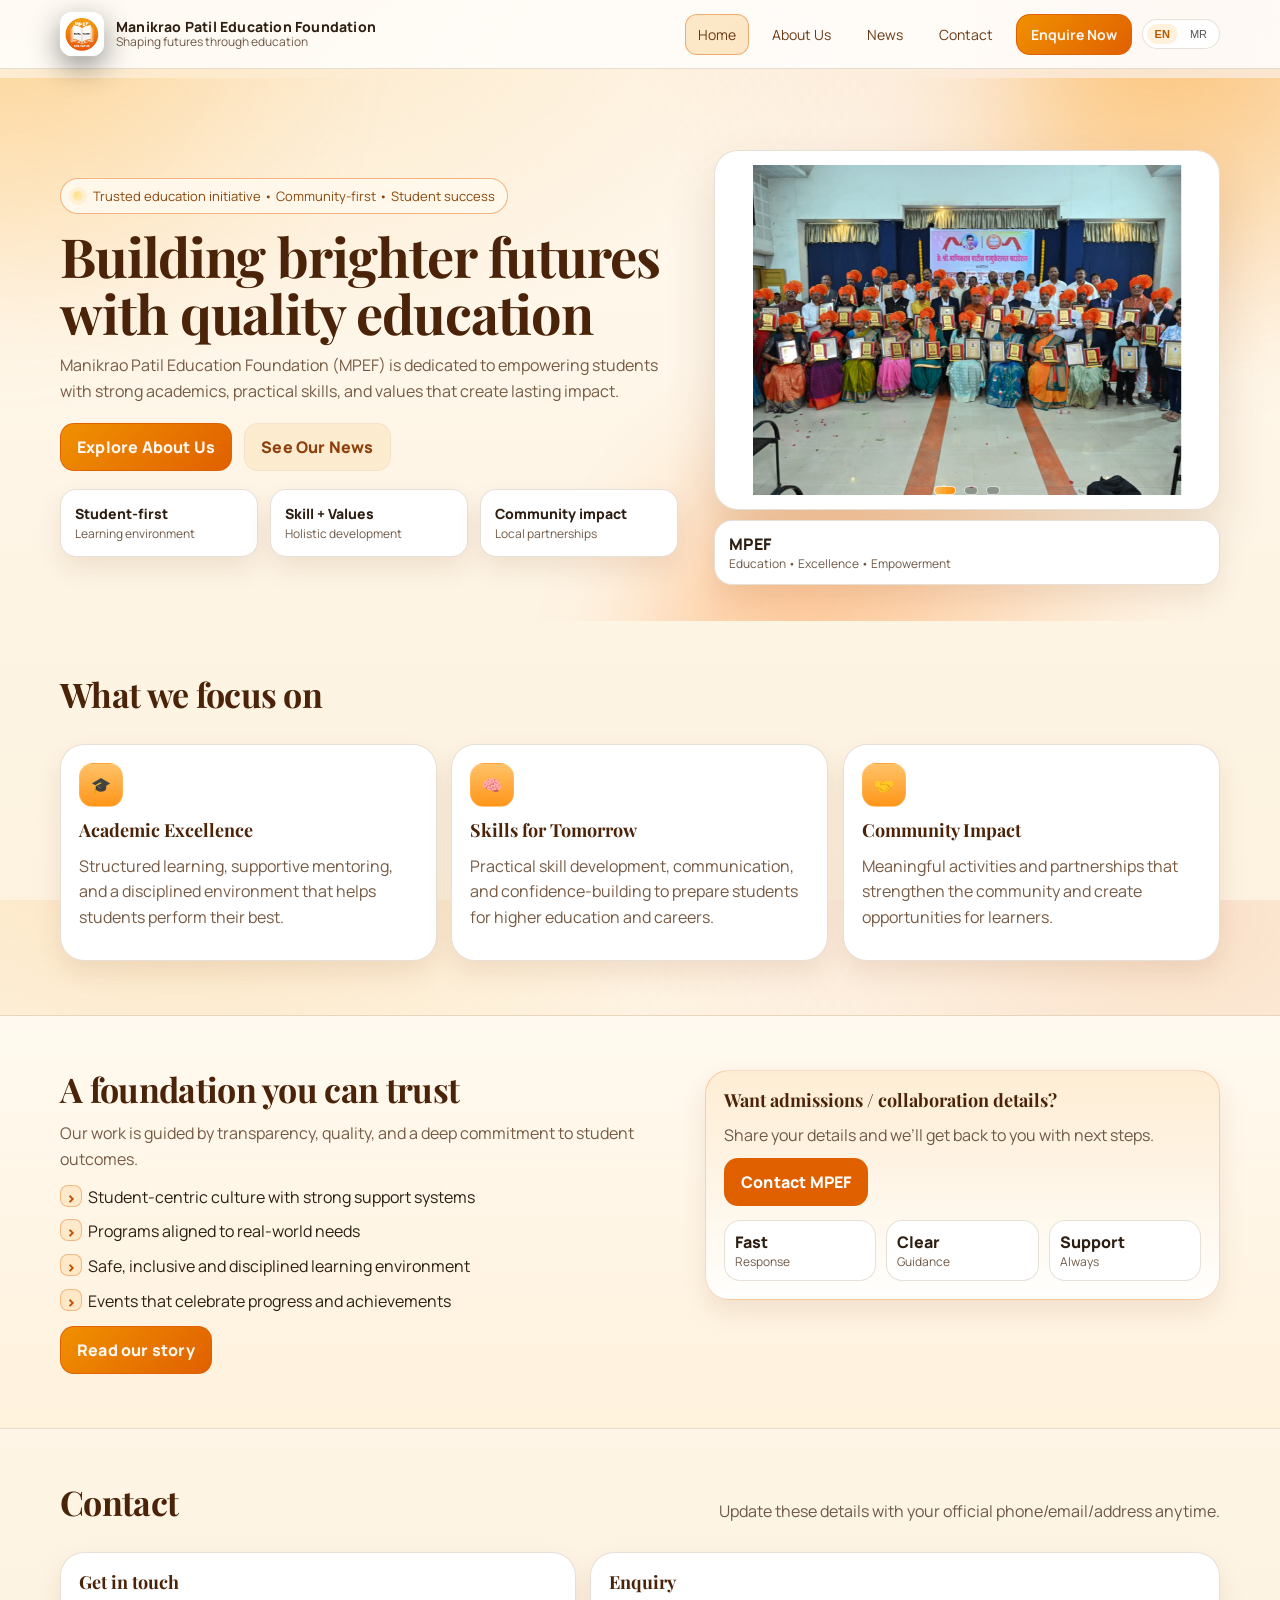
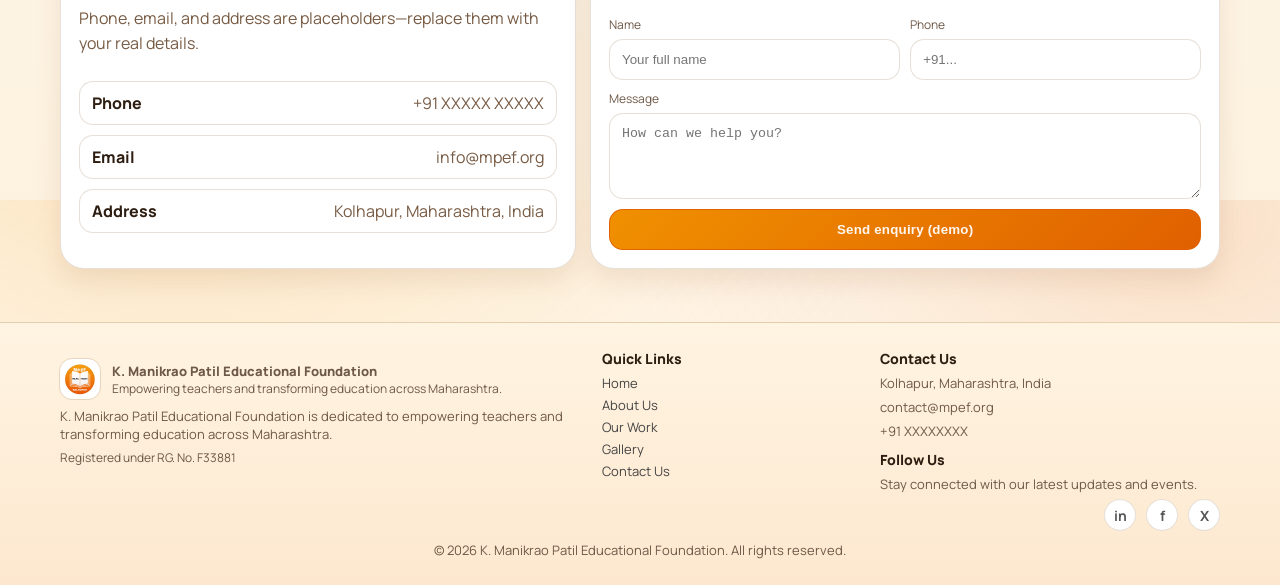
==== index.html @ 835666ed "Initial website version Co-authored-by: Cursor <cursoragent@cursor.com>" ====
﻿<!doctype html>
<html lang="en">
  <head>
    <meta charset="UTF-8" />
    <meta name="viewport" content="width=device-width, initial-scale=1.0" />
    <meta
      name="description"
      content="Manikrao Patil Education Foundation (MPEF) — empowering learners through quality education, skill development, and community impact."
    />
    <title>Manikrao Patil Education Foundation (MPEF)</title>
    <link rel="preconnect" href="https://fonts.googleapis.com" />
    <link rel="preconnect" href="https://fonts.gstatic.com" crossorigin />
    <link
      href="https://fonts.googleapis.com/css2?family=Manrope:wght@400;500;600;700;800&family=Playfair+Display:wght@600;700;800&display=swap"
      rel="stylesheet"
    />
    <link rel="icon" href="images/logo.jpeg" />
    <link rel="stylesheet" href="assets/styles.css" />
  </head>
  <body>
    <a class="skip-link" href="#main" data-i18n data-en="Skip to content" data-mr="मुख्य मजकुराकडे जा"
      >Skip to content</a
    >

    <header class="site-header">
      <div class="container header-inner">
        <a class="brand" href="index.html" aria-label="MPEF Home">
          <img class="brand-logo" src="images/logo.jpeg" alt="MPEF Logo" />
          <div class="brand-text">
            <div
              class="brand-title"
              data-i18n
              data-en="Manikrao Patil Education Foundation"
              data-mr="à¤®à¤¾à¤£à¤¿à¤•à¤°à¤¾à¤µ à¤ªà¤¾à¤Ÿà¥€à¤² à¤à¤œà¥à¤¯à¥à¤•à¥‡à¤¶à¤¨ à¤«à¤¾à¤‰à¤‚à¤¡à¥‡à¤¶à¤¨"
            >
              Manikrao Patil Education Foundation
            </div>
            <div
              class="brand-subtitle"
              data-i18n
              data-en="Shaping futures through education"
              data-mr="à¤¶à¤¿à¤•à¥à¤·à¤£à¤¾à¤¤à¥‚à¤¨ à¤­à¤µà¤¿à¤·à¥à¤¯ à¤˜à¤¡à¤µà¤¤à¥‹"
            >
              Shaping futures through education
            </div>
          </div>
        </a>

        <button
          class="nav-toggle"
          type="button"
          data-nav-toggle
          data-i18n-aria-label
          data-en-aria-label="Open menu"
          data-mr-aria-label="à¤®à¥‡à¤¨à¥‚ à¤‰à¤˜à¤¡à¤¾"
          aria-label="Open menu"
        >
          <span></span><span></span><span></span>
        </button>

        <nav class="site-nav" data-nav>
          <a
            class="nav-link is-active"
            href="index.html"
            data-i18n
            data-en="Home"
            data-mr="मुख्यपृष्ठ"
            >Home</a
          >
          <a
            class="nav-link"
            href="about.html"
            data-i18n
            data-en="About Us"
            data-mr="आमच्याबद्दल"
            >About Us</a
          >
          <a
            class="nav-link"
            href="news.html"
            data-i18n
            data-en="News"
            data-mr="बातम्या"
            >News</a
          >
          <a
            class="nav-link"
            href="#contact"
            data-i18n
            data-en="Contact"
            data-mr="संपर्क"
            >Contact</a
          >
          <a
            class="nav-cta"
            href="#contact"
            data-i18n
            data-en="Enquire Now"
            data-mr="तुरंत चौकशी करा"
            >Enquire Now</a
          >
          <div class="lang-toggle" data-lang-toggle>
            <button type="button" data-lang-btn="en" class="is-active">EN</button>
            <button type="button" data-lang-btn="mr">MR</button>
          </div>
        </nav>
      </div>
    </header>

    <main id="main">
      <section class="hero">
        <div class="hero-bg">
          <div class="hero-orb orb-1"></div>
          <div class="hero-orb orb-2"></div>
          <div class="hero-orb orb-3"></div>
        </div>

        <div class="container hero-inner">
          <div class="hero-copy">
            <p class="pill">
              <span class="dot"></span>
              <span
                data-i18n
                data-en="Trusted education initiative • Community-first • Student success"
                data-mr="विश्वसनीय शैक्षणिक उपक्रम • समुदाय केंद्रित • विद्यार्थी यश"
              >
                Trusted education initiative • Community-first • Student success
              </span>
            </p>
            <h1 data-i18n data-en="Building brighter futures with quality education" data-mr="गुणवत्तापूर्ण शिक्षणातून उज्ज्वल भविष्य घडवणे">
              Building brighter futures with
              <span class="text-gradient">quality education</span>
            </h1>
            <p
              class="lead"
              data-i18n
              data-en="Manikrao Patil Education Foundation (MPEF) is dedicated to empowering students with strong academics, practical skills, and values that create lasting impact."
              data-mr="माणिकराव पाटील एज्युकेशन फाउंडेशन (MPEF) हे विद्यार्थ्यांना भक्कम शैक्षणिक पायाभूत सुविधा, प्रत्यक्ष कौशल्ये आणि मूल्याधिष्ठित संस्कार देऊन सक्षम बनवण्यास कटिबद्ध आहे."
            >
              Manikrao Patil Education Foundation (MPEF) is dedicated to empowering students with
              strong academics, practical skills, and values that create lasting impact.
            </p>

            <div class="hero-actions">
              <a class="btn btn-primary" href="about.html">Explore About Us</a>
              <a class="btn btn-ghost" href="news.html">See Our News</a>
            </div>

            <div class="hero-stats" aria-label="Highlights">
              <div class="stat">
                <div
                  class="stat-value"
                  data-i18n
                  data-en="Student-first"
                  data-mr="विद्यार्थी-केंद्रित"
                >
                  Student-first
                </div>
                <div
                  class="stat-label"
                  data-i18n
                  data-en="Learning environment"
                  data-mr="शिक्षणाचे वातावरण"
                >
                  Learning environment
                </div>
              </div>
              <div class="stat">
                <div
                  class="stat-value"
                  data-i18n
                  data-en="Skill + Values"
                  data-mr="कौशल्ये + संस्कार"
                >
                  Skill + Values
                </div>
                <div
                  class="stat-label"
                  data-i18n
                  data-en="Holistic development"
                  data-mr="सर्वांगीण विकास"
                >
                  Holistic development
                </div>
              </div>
              <div class="stat">
                <div
                  class="stat-value"
                  data-i18n
                  data-en="Community impact"
                  data-mr="समाजाभिमुख कार्य"
                >
                  Community impact
                </div>
                <div
                  class="stat-label"
                  data-i18n
                  data-en="Local partnerships"
                  data-mr="स्थानिक सहकार्य"
                >
                  Local partnerships
                </div>
              </div>
            </div>
          </div>

          <div class="hero-media" aria-label="Foundation images">
            <div class="hero-slider" data-hero-slider>
              <figure class="hero-slide is-active" data-hero-slide>
                <img src="images/1.jpeg" alt="Campus and students" loading="lazy" />
              </figure>
              <figure class="hero-slide" data-hero-slide>
                <img src="images/2.jpeg" alt="Learning and activities" loading="lazy" />
              </figure>
              <figure class="hero-slide" data-hero-slide>
                <img src="images/3.jpeg" alt="Events and community" loading="lazy" />
              </figure>

              <div class="hero-dots" data-hero-dots aria-label="Slide navigation"></div>
            </div>

            <div class="media-badge">
              <div class="media-badge-title">MPEF</div>
              <div
                class="media-badge-subtitle"
                data-i18n
                data-en="Education • Excellence • Empowerment"
                data-mr="शिक्षण • उत्कृष्टता • सबलीकरण"
              >
                Education • Excellence • Empowerment
              </div>
            </div>
          </div>
        </div>
      </section>

      <section class="section">
        <div class="container">
          <div class="section-head">
            <h2 data-i18n data-en="What we focus on" data-mr="आमचे मुख्य केंद्रबिंदू">What we focus on</h2>
            
          </div>

          <div class="grid-3">
            <article class="card">
              <div class="card-icon">🎓</div>
              <h3 data-i18n data-en="Academic Excellence" data-mr="उच्च दर्जाचे शिक्षण">
                Academic Excellence
              </h3>
              <p
                data-i18n
                data-en="Structured learning, supportive mentoring, and a disciplined environment that helps students perform their best."
                data-mr="संरचित अध्यापन, मार्गदर्शकांचे सतत मार्गदर्शन आणि शिस्तबद्ध वातावरण, जे विद्यार्थ्यांना त्यांचा सर्वोत्तम परफॉर्मन्स देण्यास मदत करते."
              >
                Structured learning, supportive mentoring, and a disciplined environment that helps
                students perform their best.
              </p>
            </article>
            <article class="card">
              <div class="card-icon">🧠</div>
              <h3 data-i18n data-en="Skills for Tomorrow" data-mr="उद्याच्या करिअरसाठी कौशल्ये">
                Skills for Tomorrow
              </h3>
              <p
                data-i18n
                data-en="Practical skill development, communication, and confidence-building to prepare students for higher education and careers."
                data-mr="प्रत्यक्ष कौशल्यविकास, संवादकौशल्ये आणि आत्मविश्वास वाढवणारे उपक्रम, जे उच्च शिक्षण व करिअरसाठी तयारी करतात."
              >
                Practical skill development, communication, and confidence-building to prepare
                students for higher education and careers.
              </p>
            </article>
            <article class="card">
              <div class="card-icon">🤝</div>
              <h3 data-i18n data-en="Community Impact" data-mr="समाजातील प्रभावी कार्य">
                Community Impact
              </h3>
              <p
                data-i18n
                data-en="Meaningful activities and partnerships that strengthen the community and create opportunities for learners."
                data-mr="अर्थपूर्ण उपक्रम आणि विविध संस्थांशी भागीदारी, ज्यामुळे समाजघटक मजबूत होतो आणि विद्यार्थ्यांसाठी संधी निर्माण होतात."
              >
                Meaningful activities and partnerships that strengthen the community and create
                opportunities for learners.
              </p>
            </article>
          </div>
        </div>
      </section>

      <section class="section section-alt">
        <div class="container">
          <div class="split">
            <div>
              <h2>A foundation you can trust</h2>
              <p class="lead">
                Our work is guided by transparency, quality, and a deep commitment to student
                outcomes.
              </p>
              <ul class="checklist">
                <li>Student-centric culture with strong support systems</li>
                <li>Programs aligned to real-world needs</li>
                <li>Safe, inclusive and disciplined learning environment</li>
                <li>Events that celebrate progress and achievements</li>
              </ul>
              <div class="spacer-12"></div>
              <a class="btn btn-primary" href="about.html">Read our story</a>
            </div>

            <aside class="callout">
              <h3>Want admissions / collaboration details?</h3>
              <p class="muted">
                Share your details and we’ll get back to you with next steps.
              </p>
              <a class="btn btn-dark" href="#contact">Contact MPEF</a>
              <div class="callout-mini">
                <div class="mini-kpi">
                  <div class="mini-kpi-value">Fast</div>
                  <div class="mini-kpi-label">Response</div>
                </div>
                <div class="mini-kpi">
                  <div class="mini-kpi-value">Clear</div>
                  <div class="mini-kpi-label">Guidance</div>
                </div>
                <div class="mini-kpi">
                  <div class="mini-kpi-value">Support</div>
                  <div class="mini-kpi-label">Always</div>
                </div>
              </div>
            </aside>
          </div>
        </div>
      </section>

      <section id="contact" class="section">
        <div class="container">
          <div class="section-head">
            <h2>Contact</h2>
            <p class="muted">
              Update these details with your official phone/email/address anytime.
            </p>
          </div>

          <div class="contact-grid">
            <div class="card">
              <h3>Get in touch</h3>
              <p class="muted">
                Phone, email, and address are placeholders—replace them with your real details.
              </p>
              <div class="contact-lines">
                <div class="contact-line">
                  <span class="contact-key">Phone</span>
                  <span class="contact-val">+91 XXXXX XXXXX</span>
                </div>
                <div class="contact-line">
                  <span class="contact-key">Email</span>
                  <span class="contact-val">info@mpef.org</span>
                </div>
                <div class="contact-line">
                  <span class="contact-key">Address</span>
                  <span class="contact-val">Kolhapur, Maharashtra, India</span>
                </div>
              </div>
            </div>

            <form class="card form" onsubmit="return false" aria-label="Enquiry form">
              <h3>Enquiry</h3>
              <div class="form-row">
                <label>
                  <span>Name</span>
                  <input type="text" name="name" placeholder="Your full name" required />
                </label>
                <label>
                  <span>Phone</span>
                  <input type="tel" name="phone" placeholder="+91..." required />
                </label>
              </div>
              <label>
                <span>Message</span>
                <textarea name="message" rows="4" placeholder="How can we help you?" required></textarea>
              </label>
              <button class="btn btn-primary" type="submit" data-toast>
                Send enquiry (demo)
              </button>
              
            </form>
          </div>
        </div>
      </section>
    </main>

    <footer class="site-footer">
      <div class="container footer-inner">
        <div class="footer-mission">
          
          <div class="footer-brand" style="margin-top: 10px">
            <img class="footer-logo" src="images/logo.jpeg" alt="MPEF Logo" />
            <div>
              <div class="footer-title">K. Manikrao Patil Educational Foundation</div>
              <div class="footer-subtitle">
                Empowering teachers and transforming education across Maharashtra.
              </div>
            </div>
          </div>
          <p class="footer-text" style="margin-top: 8px">
            K. Manikrao Patil Educational Foundation is dedicated to empowering teachers and
            transforming education across Maharashtra.
          </p>
          <p class="footer-reg">Registered under RG. No. F33881</p>
        </div>

        <div class="footer-links">
          <h4 class="footer-heading">Quick Links</h4>
          <ul class="footer-list">
            <li><a href="index.html">Home</a></li>
            <li><a href="about.html">About Us</a></li>
            <li><a href="about.html#main">Our Work</a></li>
            <li><a href="about.html#main">Gallery</a></li>
            <li><a href="#contact">Contact Us</a></li>
          </ul>
        </div>

        <div class="footer-contact">
          <h4 class="footer-heading">Contact Us</h4>
          <p class="footer-text">Kolhapur, Maharashtra, India</p>
          <p class="footer-text">contact@mpef.org</p>
          <p class="footer-text">+91 XXXXXXXX</p>
          <h4 class="footer-heading" style="margin-top: 10px">Follow Us</h4>
          <p class="footer-text">Stay connected with our latest updates and events.</p>
          <div class="footer-social">
            <a href="#" aria-label="LinkedIn">in</a>
            <a href="#" aria-label="Facebook">f</a>
            <a href="#" aria-label="Twitter / X">X</a>
          </div>
        </div>
      </div>
      <div class="container footer-bottom">
        © 2026 K. Manikrao Patil Educational Foundation. All rights reserved.
      </div>
    </footer>

    <script src="assets/main.js"></script>
  </body>
</html>
---- assets/styles.css ----
:root {
  --bg: #fff7ec;
  --bg2: #ffffff;
  --card: #ffffff;
  --card2: #fff3e0;
  --text: #222222;
  --muted: #6b6b6b;
  --faint: rgba(0, 0, 0, 0.04);
  --stroke: rgba(0, 0, 0, 0.08);
  --shadow: 0 18px 40px rgba(15, 23, 42, 0.12);
  --shadow2: 0 12px 26px rgba(15, 23, 42, 0.1);
  --radius: 18px;
  --radius2: 24px;
  --accent: #ff9800;
  --accent2: #ffb74d;
  --accent3: #ffe0b2;
  --warn: #ffe082;
  --max: 1160px;
}

* {
  box-sizing: border-box;
}

html,
body {
  height: 100%;
}

body {
  margin: 0;
  font-family: ui-sans-serif, system-ui, -apple-system, Segoe UI, Roboto, Helvetica, Arial,
    "Apple Color Emoji", "Segoe UI Emoji";
  color: var(--text);
  background: radial-gradient(1200px 700px at 20% 0%, rgba(255, 183, 77, 0.28), transparent 60%),
    radial-gradient(900px 600px at 80% 5%, rgba(255, 224, 178, 0.6), transparent 60%),
    linear-gradient(180deg, var(--bg), var(--bg2));
  overflow-x: hidden;
}

img {
  max-width: 100%;
  display: block;
}

a {
  color: inherit;
  text-decoration: none;
}

.container {
  width: min(var(--max), calc(100% - 40px));
  margin-inline: auto;
}

.skip-link {
  position: absolute;
  left: -999px;
  top: 12px;
  background: #fff;
  color: #111;
  padding: 10px 12px;
  border-radius: 10px;
  z-index: 9999;
}
.skip-link:focus {
  left: 12px;
}

.muted {
  color: var(--muted);
}
.tiny {
  font-size: 12px;
  line-height: 1.4;
}

.spacer-12 {
  height: 12px;
}
.spacer-16 {
  height: 16px;
}

/* Header */
.site-header {
  position: sticky;
  top: 0;
  z-index: 50;
  background: #ffffff;
  backdrop-filter: blur(10px);
  border-bottom: 1px solid var(--stroke);
}

.header-inner {
  display: flex;
  align-items: center;
  justify-content: space-between;
  padding: 12px 0;
  gap: 14px;
}

.brand {
  display: flex;
  align-items: center;
  gap: 12px;
  min-width: 240px;
}

.brand-logo {
  width: 44px;
  height: 44px;
  border-radius: 12px;
  object-fit: cover;
  box-shadow: 0 10px 30px rgba(0, 0, 0, 0.45);
  outline: 1px solid rgba(255, 255, 255, 0.12);
}

.brand-title {
  font-weight: 760;
  letter-spacing: 0.2px;
  font-size: 14px;
  line-height: 1.15;
}

.brand-subtitle {
  color: var(--muted);
  font-size: 12px;
  line-height: 1.2;
}

.site-nav {
  display: flex;
  align-items: center;
  gap: 10px;
}

.nav-link {
  font-size: 14px;
  padding: 10px 12px;
  border-radius: 12px;
  color: #444444;
  border: 1px solid transparent;
}
.nav-link:hover {
  background: rgba(255, 152, 0, 0.08);
  border-color: rgba(255, 152, 0, 0.16);
}
.nav-link.is-active {
  background: rgba(255, 152, 0, 0.13);
  border-color: rgba(255, 152, 0, 0.45);
}

.nav-cta {
  padding: 10px 14px;
  border-radius: 14px;
  font-size: 14px;
  font-weight: 700;
  border: 1px solid rgba(255, 167, 38, 0.75);
  background: linear-gradient(180deg, rgba(255, 183, 77, 0.9), rgba(255, 138, 0, 0.96));
  color: #301400;
}
.nav-cta:hover {
  border-color: rgba(255, 255, 255, 0.92);
}

.lang-toggle {
  display: inline-flex;
  align-items: center;
  gap: 4px;
  padding: 4px;
  border-radius: 999px;
  border: 1px solid var(--stroke);
  background: #ffffff;
}
.lang-toggle button {
  border: none;
  background: transparent;
  padding: 4px 8px;
  border-radius: 999px;
  font-size: 11px;
  cursor: pointer;
  color: #555555;
}
.lang-toggle button.is-active {
  background: rgba(255, 183, 77, 0.2);
  color: #b25b00;
  font-weight: 700;
}

.nav-toggle {
  display: none;
  width: 44px;
  height: 44px;
  border-radius: 14px;
  border: 1px solid var(--stroke);
  background: #ffffff;
  cursor: pointer;
  position: relative;
}
.nav-toggle span {
  position: absolute;
  left: 12px;
  right: 12px;
  height: 2px;
  background: #555555;
  border-radius: 2px;
}
.nav-toggle span:nth-child(1) {
  top: 14px;
}
.nav-toggle span:nth-child(2) {
  top: 21px;
}
.nav-toggle span:nth-child(3) {
  top: 28px;
}

/* Hero */
.hero {
  position: relative;
  padding: 64px 0 28px;
}

.hero-bg {
  position: absolute;
  inset: 0;
  pointer-events: none;
  overflow: hidden;
}

.hero-orb {
  position: absolute;
  width: 520px;
  height: 520px;
  border-radius: 999px;
  filter: blur(60px);
  opacity: 0.55;
}
.orb-1 {
  left: -160px;
  top: -220px;
  background: radial-gradient(circle at 30% 30%, rgba(255, 183, 77, 0.95), transparent 65%);
}
.orb-2 {
  right: -240px;
  top: -200px;
  background: radial-gradient(circle at 30% 30%, rgba(255, 152, 0, 0.9), transparent 65%);
}
.orb-3 {
  right: 120px;
  bottom: -320px;
  background: radial-gradient(circle at 30% 30%, rgba(255, 111, 0, 0.8), transparent 70%);
}

.hero-inner {
  display: grid;
  grid-template-columns: 1.1fr 0.9fr;
  gap: 36px;
  align-items: center;
}

h1,
h2,
h3 {
  margin: 0 0 12px;
}
h1 {
  font-size: clamp(34px, 5vw, 54px);
  line-height: 1.05;
  letter-spacing: -0.02em;
}
h2 {
  font-size: clamp(24px, 3vw, 34px);
  line-height: 1.15;
  letter-spacing: -0.02em;
}
h3 {
  font-size: 18px;
  line-height: 1.25;
}

p {
  margin: 0 0 12px;
}

.lead {
  font-size: 16px;
  line-height: 1.6;
  color: #555555;
}

.pill {
  display: inline-flex;
  align-items: center;
  gap: 10px;
  padding: 8px 12px;
  border-radius: 999px;
  border: 1px solid rgba(255, 183, 77, 0.45);
  background: rgba(255, 243, 224, 0.9);
  font-size: 13px;
  color: #5a3a12;
  margin-bottom: 14px;
}
.pill .dot {
  width: 10px;
  height: 10px;
  border-radius: 50%;
  background: radial-gradient(circle at 30% 30%, var(--warn), rgba(255, 204, 102, 0.2));
  box-shadow: 0 0 0 4px rgba(255, 204, 102, 0.16);
}

.text-gradient {
  background: linear-gradient(90deg, var(--accent), var(--accent2), var(--accent3));
  -webkit-background-clip: text;
  background-clip: text;
  color: transparent;
}

.hero-actions {
  display: flex;
  gap: 12px;
  flex-wrap: wrap;
  margin: 18px 0 18px;
}

.btn {
  display: inline-flex;
  align-items: center;
  justify-content: center;
  gap: 10px;
  padding: 12px 16px;
  border-radius: 14px;
  font-weight: 800;
  letter-spacing: 0.2px;
  border: 1px solid rgba(0, 0, 0, 0.04);
  cursor: pointer;
  transition: transform 120ms ease, background 160ms ease, border-color 160ms ease;
  user-select: none;
}
.btn:hover {
  transform: translateY(-1px);
}
.btn:active {
  transform: translateY(0px);
}

.btn-primary {
  border-color: rgba(255, 167, 38, 0.9);
  background: linear-gradient(180deg, rgba(255, 183, 77, 0.98), rgba(255, 138, 0, 0.96));
  color: #301400;
}
.btn-primary:hover {
  border-color: rgba(255, 255, 255, 0.9);
}
.btn-ghost {
  background: rgba(255, 152, 0, 0.08);
}
.btn-dark {
  background: #ff9800;
  color: #301400;
}

.hero-stats {
  display: grid;
  grid-template-columns: repeat(3, minmax(0, 1fr));
  gap: 12px;
}
.stat {
  padding: 14px 14px;
  border-radius: 16px;
  background: var(--card);
  border: 1px solid var(--stroke);
  box-shadow: var(--shadow2);
}
.stat-value {
  font-weight: 860;
  font-size: 14px;
}
.stat-label {
  color: var(--muted);
  font-size: 12px;
  margin-top: 2px;
}

.hero-media {
  position: relative;
}

.hero-slider {
  position: relative;
  border-radius: var(--radius2);
  overflow: hidden;
  background: #ffffff;
  border: 1px solid var(--stroke);
  box-shadow: var(--shadow);
  height: 360px;
}
.hero-slide {
  position: absolute;
  inset: 0;
  opacity: 0;
  transition: opacity 450ms ease;
}
.hero-slide img {
  width: 100%;
  height: 100%;
  object-fit: cover;
}
.hero-slide.is-active {
  opacity: 1;
}
.hero-dots {
  position: absolute;
  left: 50%;
  bottom: 14px;
  transform: translateX(-50%);
  display: flex;
  gap: 8px;
}
.hero-dot {
  width: 9px;
  height: 9px;
  border-radius: 999px;
  border: 1px solid rgba(255, 255, 255, 0.8);
  background: rgba(0, 0, 0, 0.35);
  cursor: pointer;
  transition: background 180ms ease, width 180ms ease, opacity 180ms ease;
  opacity: 0.7;
}
.hero-dot.is-active {
  width: 22px;
  background: linear-gradient(90deg, rgba(255, 183, 77, 0.96), rgba(255, 138, 0, 0.96));
  opacity: 1;
}

.media-badge {
  position: relative;
  margin-top: 10px;
  padding: 12px 14px;
  border-radius: 18px;
  background: #ffffff;
  border: 1px solid var(--stroke);
  box-shadow: var(--shadow2);
}
.media-badge-title {
  font-weight: 900;
  letter-spacing: 0.4px;
}
.media-badge-subtitle {
  font-size: 12px;
  color: var(--muted);
}

/* Sections */
.section {
  padding: 54px 0;
}
#contact {
  /* So anchored scrolling (e.g. Contact link) leaves space for the fixed header */
  scroll-margin-top: 130px;
}
.section-alt {
  background: #fffaf2;
  border-top: 1px solid var(--stroke);
  border-bottom: 1px solid var(--stroke);
}

.section-head {
  display: flex;
  justify-content: space-between;
  align-items: flex-end;
  gap: 14px;
  margin-bottom: 18px;
}
.section-head p {
  max-width: 62ch;
}

.grid-3 {
  display: grid;
  grid-template-columns: repeat(3, minmax(0, 1fr));
  gap: 14px;
}

.card {
  background: var(--card);
  border: 1px solid var(--stroke);
  border-radius: var(--radius2);
  padding: 18px;
  box-shadow: var(--shadow2);
}
.card p {
  color: #555555;
  line-height: 1.6;
}
.card-icon {
  width: 44px;
  height: 44px;
  border-radius: 14px;
  display: grid;
  place-items: center;
  background: linear-gradient(180deg, rgba(255, 183, 77, 0.85), rgba(255, 138, 0, 0.9));
  border: 1px solid rgba(255, 255, 255, 0.12);
  margin-bottom: 12px;
}

.split {
  display: grid;
  grid-template-columns: 1.1fr 0.9fr;
  gap: 16px;
  align-items: start;
}

.checklist {
  list-style: none;
  padding: 0;
  margin: 0;
  display: grid;
  gap: 10px;
}
.checklist li {
  position: relative;
  padding-left: 28px;
  color: var(--text);
  line-height: 1.55;
}
.checklist li::before {
  content: "✓";
  position: absolute;
  left: 0;
  top: 0;
  width: 20px;
  height: 20px;
  border-radius: 8px;
  display: grid;
  place-items: center;
  background: rgba(255, 183, 77, 0.16);
  border: 1px solid rgba(255, 152, 0, 0.55);
  color: #b25b00;
  font-weight: 900;
}

.callout {
  background: linear-gradient(180deg, rgba(255, 183, 77, 0.18), rgba(255, 255, 255, 0.05));
  border: 1px solid rgba(255, 183, 77, 0.45);
  border-radius: var(--radius2);
  padding: 18px;
  box-shadow: var(--shadow2);
}
.callout-mini {
  margin-top: 14px;
  display: grid;
  grid-template-columns: repeat(3, minmax(0, 1fr));
  gap: 10px;
}

.mini-kpi {
  padding: 10px 10px;
  border-radius: 16px;
  background: var(--card);
  border: 1px solid var(--stroke);
}
.mini-kpi-value {
  font-weight: 900;
}
.mini-kpi-label {
  font-size: 12px;
  color: var(--muted);
}

/* Contact */
.contact-grid {
  display: grid;
  grid-template-columns: 0.9fr 1.1fr;
  gap: 14px;
  align-items: stretch;
}
.contact-grid > .card,
.contact-grid > .form {
  height: 100%;
  display: flex;
  flex-direction: column;
}
.contact-lines {
  display: grid;
  gap: 10px;
  margin-top: 12px;
}
.contact-line {
  display: flex;
  justify-content: space-between;
  gap: 14px;
  padding: 10px 12px;
  border-radius: 14px;
  background: #ffffff;
  border: 1px solid var(--stroke);
}
.contact-key {
  color: var(--text);
  font-weight: 750;
}
.contact-val {
  color: var(--muted);
  text-align: right;
}

.form label {
  display: grid;
  gap: 6px;
  margin-top: 10px;
}
.form span {
  font-size: 12px;
  color: var(--muted);
}
input,
textarea {
  background: #ffffff;
  border: 1px solid var(--stroke);
  border-radius: 14px;
  padding: 12px 12px;
  color: var(--text);
  outline: none;
}
input:focus,
textarea:focus {
  border-color: rgba(25, 211, 255, 0.45);
  box-shadow: 0 0 0 4px rgba(25, 211, 255, 0.12);
}

.form-row {
  display: grid;
  grid-template-columns: 1fr 1fr;
  gap: 10px;
}
.form .tiny {
  margin-top: 10px;
  display: block;
}
.form button.btn-primary {
  margin-top: 10px;
}

/* Footer */
.site-footer {
  padding: 26px 0;
  border-top: 1px solid var(--stroke);
  background: #fff3e0;
}
.footer-inner {
  display: grid;
  grid-template-columns: 1.4fr 0.7fr 0.9fr;
  gap: 14px;
  align-items: flex-start;
}
.footer-brand {
  display: flex;
  align-items: center;
  gap: 12px;
}
.footer-logo {
  width: 40px;
  height: 40px;
  border-radius: 12px;
  object-fit: cover;
  outline: 1px solid var(--stroke);
}
.footer-title {
  font-weight: 900;
}
.footer-subtitle {
  color: var(--muted);
  font-size: 12px;
}
.footer-mission {
  font-size: 13px;
  color: var(--muted);
}
.footer-heading {
  font-size: 14px;
  font-weight: 800;
  color: var(--text);
  margin: 0 0 6px;
}
.footer-text {
  margin: 0 0 6px;
}
.footer-reg {
  font-size: 12px;
  color: var(--muted);
}
.footer-contact {
  font-size: 13px;
  color: var(--muted);
}
.footer-contact-title {
  font-weight: 700;
  color: var(--text);
  margin-bottom: 6px;
}
.footer-contact-line {
  margin-bottom: 4px;
}
.footer-contact-label {
  font-weight: 600;
  color: var(--text);
}
.footer-contact-value {
  margin-left: 4px;
}
.footer-links {
  font-size: 13px;
}
.footer-list {
  list-style: none;
  padding: 0;
  margin: 4px 0 0;
  display: grid;
  gap: 4px;
}
.footer-list a {
  color: #444444;
}
.footer-list a:hover {
  color: #b25b00;
}
.footer-social {
  display: flex;
  gap: 10px;
  justify-content: flex-end;
}
.footer-social a {
  width: 32px;
  height: 32px;
  border-radius: 999px;
  display: inline-flex;
  align-items: center;
  justify-content: center;
  background: #ffffff;
  border: 1px solid var(--stroke);
  color: #555555;
  font-size: 14px;
  font-weight: 700;
}
.footer-social a:hover {
  background: #ff9800;
  color: #301400;
  border-color: rgba(255, 152, 0, 0.8);
}
.footer-bottom {
  margin-top: 10px;
  font-size: 13px;
  color: var(--muted);
  text-align: center;
}

/* Page hero (About/News) */
.page-hero {
  padding: 46px 0 24px;
  position: relative;
}
.page-hero--news {
  background: radial-gradient(900px 600px at 30% 0%, rgba(255, 204, 102, 0.14), transparent 55%);
}
.page-hero-inner {
  display: grid;
  grid-template-columns: 1.1fr 0.9fr;
  gap: 16px;
  align-items: start;
}
.page-hero-card {
  border-radius: var(--radius2);
  padding: 16px;
  background: var(--card);
  border: 1px solid var(--stroke);
  box-shadow: var(--shadow2);
}
.page-hero-card-top {
  display: flex;
  gap: 12px;
  align-items: center;
}
.page-hero-card-top img {
  width: 44px;
  height: 44px;
  border-radius: 14px;
  object-fit: cover;
  outline: 1px solid rgba(255, 255, 255, 0.12);
}
.kicker {
  font-weight: 900;
}
.divider {
  height: 1px;
  background: rgba(255, 255, 255, 0.12);
  margin: 12px 0;
}
.kpi-row {
  display: grid;
  grid-template-columns: repeat(3, minmax(0, 1fr));
  gap: 10px;
}

/* Gallery */
.gallery-grid {
  display: grid;
  grid-template-columns: repeat(3, minmax(0, 1fr));
  gap: 12px;
}
.gallery-item {
  margin: 0;
  border-radius: var(--radius2);
  overflow: hidden;
  border: 1px solid var(--stroke);
  box-shadow: var(--shadow2);
}
.gallery-item img {
  width: 100%;
  height: 240px;
  object-fit: cover;
}

/* CTA */
.section-cta {
  padding-top: 10px;
}
.cta {
  display: flex;
  align-items: center;
  justify-content: space-between;
  gap: 16px;
  padding: 18px;
  border-radius: var(--radius2);
  background: linear-gradient(90deg, rgba(255, 243, 224, 0.96), rgba(255, 224, 178, 0.96));
  border: 1px solid rgba(255, 183, 77, 0.7);
  box-shadow: var(--shadow2);
}
.cta-actions {
  display: flex;
  gap: 12px;
  flex-wrap: wrap;
}

/* News grid + lightbox */
.news-grid {
  display: grid;
  grid-template-columns: repeat(4, minmax(0, 1fr));
  gap: 12px;
}
.news-item {
  margin: 0;
  border-radius: var(--radius2);
  overflow: hidden;
  border: 1px solid var(--stroke);
  background: var(--card);
  box-shadow: var(--shadow2);
  cursor: pointer;
  transition: transform 140ms ease, border-color 160ms ease;
}
.news-item:hover {
  transform: translateY(-2px);
  border-color: rgba(255, 152, 0, 0.7);
}
.news-item img {
  width: 100%;
  height: 220px;
  object-fit: cover;
}
.news-item figcaption {
  padding: 10px 12px;
  font-size: 13px;
  color: #444444;
  border-top: 1px solid var(--stroke);
}

.lightbox {
  position: fixed;
  inset: 0;
  display: none;
  place-items: center;
  padding: 20px;
  background: rgba(0, 0, 0, 0.75);
  z-index: 80;
}
.lightbox.is-open {
  display: grid;
}
.lightbox-img {
  max-width: min(980px, 96vw);
  max-height: 78vh;
  border-radius: 18px;
  border: 1px solid rgba(255, 255, 255, 0.16);
  box-shadow: var(--shadow);
  background: rgba(255, 255, 255, 0.05);
}
.lightbox-caption {
  margin-top: 12px;
  color: #f5f5f5;
  font-size: 14px;
  text-align: center;
}
.lightbox-close {
  position: fixed;
  top: 14px;
  right: 14px;
  width: 44px;
  height: 44px;
  border-radius: 14px;
  border: 1px solid rgba(255, 255, 255, 0.14);
  background: rgba(255, 255, 255, 0.08);
  color: #fff;
  font-weight: 900;
  cursor: pointer;
}

.lightbox-nav {
  position: fixed;
  top: 50%;
  transform: translateY(-50%);
  width: 46px;
  height: 46px;
  border-radius: 14px;
  border: 1px solid rgba(255, 255, 255, 0.22);
  background: rgba(255, 255, 255, 0.12);
  color: #ffffff;
  font-size: 24px;
  line-height: 1;
  font-weight: 700;
  cursor: pointer;
  z-index: 81;
}

.lightbox-prev {
  left: 14px;
}

.lightbox-next {
  right: 14px;
}

.lightbox-nav:hover {
  background: rgba(255, 255, 255, 0.24);
}

/* Toast */
.toast {
  position: fixed;
  left: 50%;
  bottom: 18px;
  transform: translateX(-50%) translateY(16px);
  opacity: 0;
  max-width: min(720px, calc(100% - 24px));
  padding: 12px 14px;
  border-radius: 16px;
  background: #ffffff;
  border: 1px solid var(--stroke);
  box-shadow: var(--shadow2);
  color: #333333;
  font-size: 14px;
  line-height: 1.4;
  transition: opacity 200ms ease, transform 220ms ease;
  z-index: 90;
}
.toast.is-on {
  opacity: 1;
  transform: translateX(-50%) translateY(0);
}

/* Responsive */
@media (max-width: 980px) {
  .hero-inner,
  .split,
  .page-hero-inner,
  .contact-grid {
    grid-template-columns: 1fr;
  }
  .hero {
    padding-top: 36px;
  }
  .footer-inner {
    grid-template-columns: 1fr;
    justify-items: start;
  }
  .footer-meta {
    justify-self: start;
  }
  .news-grid {
    grid-template-columns: repeat(2, minmax(0, 1fr));
  }
}

@media (max-width: 820px) {
  .nav-toggle {
    display: inline-flex;
    align-items: center;
    justify-content: center;
  }
  .site-nav {
    position: fixed;
    left: 18px;
    right: 18px;
    top: 74px;
    background: #ffffff;
    border: 1px solid var(--stroke);
    border-radius: 18px;
    padding: 10px;
    display: none;
    flex-direction: column;
    align-items: stretch;
    box-shadow: var(--shadow);
  }
  .site-nav.is-open {
    display: flex;
  }
  .nav-link,
  .nav-cta {
    width: 100%;
  }
  .grid-3 {
    grid-template-columns: 1fr;
  }
  .gallery-grid {
    grid-template-columns: 1fr;
  }
  .form-row {
    grid-template-columns: 1fr;
  }
  .hero-stats {
    grid-template-columns: 1fr;
  }
  .media-grid {
    grid-template-columns: 1fr;
    grid-template-rows: auto;
  }
  .media-card--large {
    grid-row: auto;
  }
  .news-grid {
    grid-template-columns: 1fr;
  }
  .lightbox-nav {
    width: 40px;
    height: 40px;
    font-size: 21px;
  }
}

/* =========================
   Premium Visual Refresh
   ========================= */
:root {
  --bg: #fff9ef;
  --bg2: #fdf2df;
  --card: #ffffff;
  --card2: #fff5e8;
  --text: #2e1e12;
  --muted: #6e5847;
  --faint: rgba(78, 35, 8, 0.06);
  --stroke: rgba(108, 61, 16, 0.16);
  --shadow: 0 22px 48px rgba(117, 53, 6, 0.16);
  --shadow2: 0 12px 26px rgba(117, 53, 6, 0.1);
  --accent: #f09000;
  --accent2: #e06000;
  --accent3: #ffb44c;
}

body {
  font-family: "Manrope", "Segoe UI", sans-serif;
  background: radial-gradient(1200px 700px at 14% -8%, rgba(240, 144, 0, 0.2), transparent 62%),
    radial-gradient(960px 620px at 92% 2%, rgba(224, 96, 0, 0.16), transparent 58%),
    linear-gradient(180deg, var(--bg), var(--bg2));
  position: relative;
  padding-top: 78px;
}

body::before {
  content: "";
  position: fixed;
  inset: 0;
  pointer-events: none;
  background-image: radial-gradient(rgba(133, 64, 10, 0.08) 0.65px, transparent 0.65px);
  background-size: 24px 24px;
  opacity: 0.3;
  z-index: -1;
}

h1,
h2,
h3 {
  font-family: "Playfair Display", Georgia, serif;
  color: #4a2308;
}

.lead,
.card p,
.contact-val {
  color: #775a43;
}

.site-header {
  position: fixed;
  top: 0;
  left: 0;
  right: 0;
  z-index: 120;
  background: rgba(255, 255, 255, 0.78);
  backdrop-filter: blur(14px);
  transition: box-shadow 220ms ease, background 220ms ease, border-color 220ms ease;
}

.site-header.is-scrolled {
  background: rgba(255, 255, 255, 0.9);
  box-shadow: 0 10px 28px rgba(117, 53, 6, 0.14);
  border-bottom-color: rgba(108, 61, 16, 0.2);
}

.nav-link {
  color: #6a3a17;
  transition: background 180ms ease, color 180ms ease, transform 180ms ease, border-color 180ms ease;
}

.nav-link:hover {
  background: rgba(240, 144, 0, 0.12);
  border-color: rgba(224, 96, 0, 0.34);
  transform: translateY(-1px);
}

.nav-link.is-active {
  background: rgba(240, 144, 0, 0.2);
  border-color: rgba(224, 96, 0, 0.44);
}

.nav-cta,
.btn-primary {
  border-color: rgba(224, 96, 0, 0.9);
  background: linear-gradient(135deg, #f09000, #e06000);
  color: #fff7ef;
}

.btn-ghost {
  background: rgba(240, 144, 0, 0.1);
  color: #8d3f0c;
}

.btn-dark {
  background: #e06000;
  color: #ffffff;
  border-color: rgba(224, 96, 0, 0.9);
}

.btn:hover,
.nav-cta:hover {
  transform: translateY(-2px);
  box-shadow: 0 10px 24px rgba(117, 53, 6, 0.2);
}

.hero {
  padding: 72px 0 36px;
}

.hero-orb {
  opacity: 0.48;
  animation: floatOrb 12s ease-in-out infinite;
}

.orb-2 {
  animation-delay: -3s;
}

.orb-3 {
  animation-delay: -6s;
}

.pill {
  border: 1px solid rgba(224, 96, 0, 0.44);
  background: rgba(255, 248, 235, 0.95);
  color: #8d460a;
}

.text-gradient {
  background: linear-gradient(90deg, #d35c00, #f09000, #ffb44c);
  -webkit-background-clip: text;
  background-clip: text;
}

.card,
.stat,
.news-item {
  transition: transform 180ms ease, box-shadow 240ms ease, border-color 180ms ease;
}

.card:hover,
.stat:hover,
.news-item:hover {
  transform: translateY(-4px);
  box-shadow: var(--shadow);
  border-color: rgba(224, 96, 0, 0.28);
}

.checklist li::before {
  content: ">";
  background: rgba(240, 144, 0, 0.12);
  border: 1px solid rgba(224, 96, 0, 0.36);
  color: #bf4f00;
}

.callout {
  background: linear-gradient(180deg, rgba(240, 144, 0, 0.1), rgba(255, 255, 255, 0.94));
  border: 1px solid rgba(224, 96, 0, 0.24);
}

input:focus,
textarea:focus {
  border-color: rgba(224, 96, 0, 0.52);
  box-shadow: 0 0 0 4px rgba(240, 144, 0, 0.16);
}

.section-alt {
  background: linear-gradient(180deg, #fff9ef, #fff2dd);
}

.site-footer {
  background: linear-gradient(180deg, #fff4e2, #fde8cf);
}

.footer-list a:hover {
  color: #c25200;
}

.footer-social a:hover {
  background: #e06000;
  color: #ffffff;
  border-color: rgba(224, 96, 0, 0.85);
}

.site-nav {
  z-index: 130;
}

@media (max-width: 820px) {
  .site-nav {
    top: 86px;
  }
}

.reveal {
  opacity: 0;
  transform: translateY(22px);
  transition: opacity 700ms ease, transform 700ms cubic-bezier(0.22, 1, 0.36, 1);
  will-change: opacity, transform;
}

.reveal.is-visible {
  opacity: 1;
  transform: translateY(0);
}

@keyframes floatOrb {
  0%,
  100% {
    transform: translateY(0) translateX(0);
  }
  50% {
    transform: translateY(-16px) translateX(10px);
  }
}

@media (prefers-reduced-motion: reduce) {
  * {
    animation-duration: 1ms !important;
    animation-iteration-count: 1 !important;
    transition-duration: 1ms !important;
    scroll-behavior: auto !important;
  }
  .reveal {
    opacity: 1;
    transform: none;
  }
}

/* =========================
   Extra Motion Enhancements
   ========================= */
.hero-slider {
  transform: translate3d(var(--parallax-x, 0px), var(--parallax-y, 0px), 0);
  transition: transform 260ms ease;
}

.hero-slide img {
  transform: scale(1.02);
}

.hero-slide.is-active img {
  animation: kenBurns 7s ease-out both;
}

.media-badge {
  animation: badgeFloat 5.8s ease-in-out infinite;
}

.nav-cta,
.btn-primary {
  position: relative;
  overflow: hidden;
}

.btn-primary::after,
.nav-cta::after {
  content: "";
  position: absolute;
  top: 0;
  left: -130%;
  width: 120%;
  height: 100%;
  background: linear-gradient(100deg, transparent, rgba(255, 255, 255, 0.28), transparent);
  transform: skewX(-20deg);
  transition: left 650ms ease;
}

.btn-primary:hover::after,
.nav-cta:hover::after {
  left: 130%;
}

@keyframes kenBurns {
  0% {
    transform: scale(1.06);
  }
  100% {
    transform: scale(1.01);
  }
}

@keyframes badgeFloat {
  0%,
  100% {
    transform: translateY(0);
  }
  50% {
    transform: translateY(-6px);
  }
}

@media (prefers-reduced-motion: reduce) {
  .hero-slider,
  .media-badge,
  .hero-slide.is-active img {
    animation: none !important;
    transform: none !important;
  }
}

.enquiry-popup {
  position: fixed;
  inset: 0;
  background: rgba(20, 10, 4, 0.45);
  display: grid;
  place-items: center;
  padding: 18px;
  z-index: 220;
  opacity: 0;
  pointer-events: none;
  transition: opacity 180ms ease;
}

.enquiry-popup.is-open {
  opacity: 1;
  pointer-events: auto;
}

.enquiry-popup-card {
  width: min(460px, 96vw);
  background: #ffffff;
  border: 1px solid rgba(224, 96, 0, 0.28);
  box-shadow: 0 20px 46px rgba(117, 53, 6, 0.24);
  border-radius: 20px;
  padding: 22px 20px;
  text-align: center;
  transform: translateY(12px) scale(0.98);
  transition: transform 220ms ease;
}

.enquiry-popup.is-open .enquiry-popup-card {
  transform: translateY(0) scale(1);
}

.enquiry-popup-title {
  margin: 0 0 8px;
}

.enquiry-popup-text {
  margin: 0 0 14px;
  color: #6a4d38;
  line-height: 1.6;
}

/* Gallery page */
.mosaic-grid {
  display: grid;
  grid-template-columns: repeat(4, minmax(0, 1fr));
  grid-auto-rows: 170px;
  gap: 12px;
}

.mosaic-item {
  margin: 0;
  border-radius: 20px;
  overflow: hidden;
  border: 1px solid var(--stroke);
  background: #ffffff;
  box-shadow: var(--shadow2);
  cursor: pointer;
  position: relative;
  transition: transform 220ms ease, box-shadow 240ms ease, border-color 220ms ease;
}

.mosaic-item:hover {
  transform: translateY(-6px);
  box-shadow: var(--shadow);
  border-color: rgba(224, 96, 0, 0.34);
}

.mosaic-item::after {
  content: "";
  position: absolute;
  inset: 0;
  background: linear-gradient(180deg, transparent 30%, rgba(0, 0, 0, 0.24) 100%);
  opacity: 0;
  transition: opacity 220ms ease;
}

.mosaic-item:hover::after {
  opacity: 1;
}

.mosaic-item img {
  width: 100%;
  height: 100%;
  object-fit: cover;
  transition: transform 340ms ease;
}

.mosaic-item:hover img {
  transform: scale(1.05);
}

.mosaic-item--wide {
  grid-column: span 2;
}

.mosaic-item--tall {
  grid-row: span 2;
}

@media (max-width: 980px) {
  .mosaic-grid {
    grid-template-columns: repeat(2, minmax(0, 1fr));
    grid-auto-rows: 160px;
  }
}

@media (max-width: 640px) {
  .mosaic-grid {
    grid-template-columns: 1fr;
    grid-auto-rows: 240px;
  }
  .mosaic-item--wide,
  .mosaic-item--tall {
    grid-column: auto;
    grid-row: auto;
  }
}
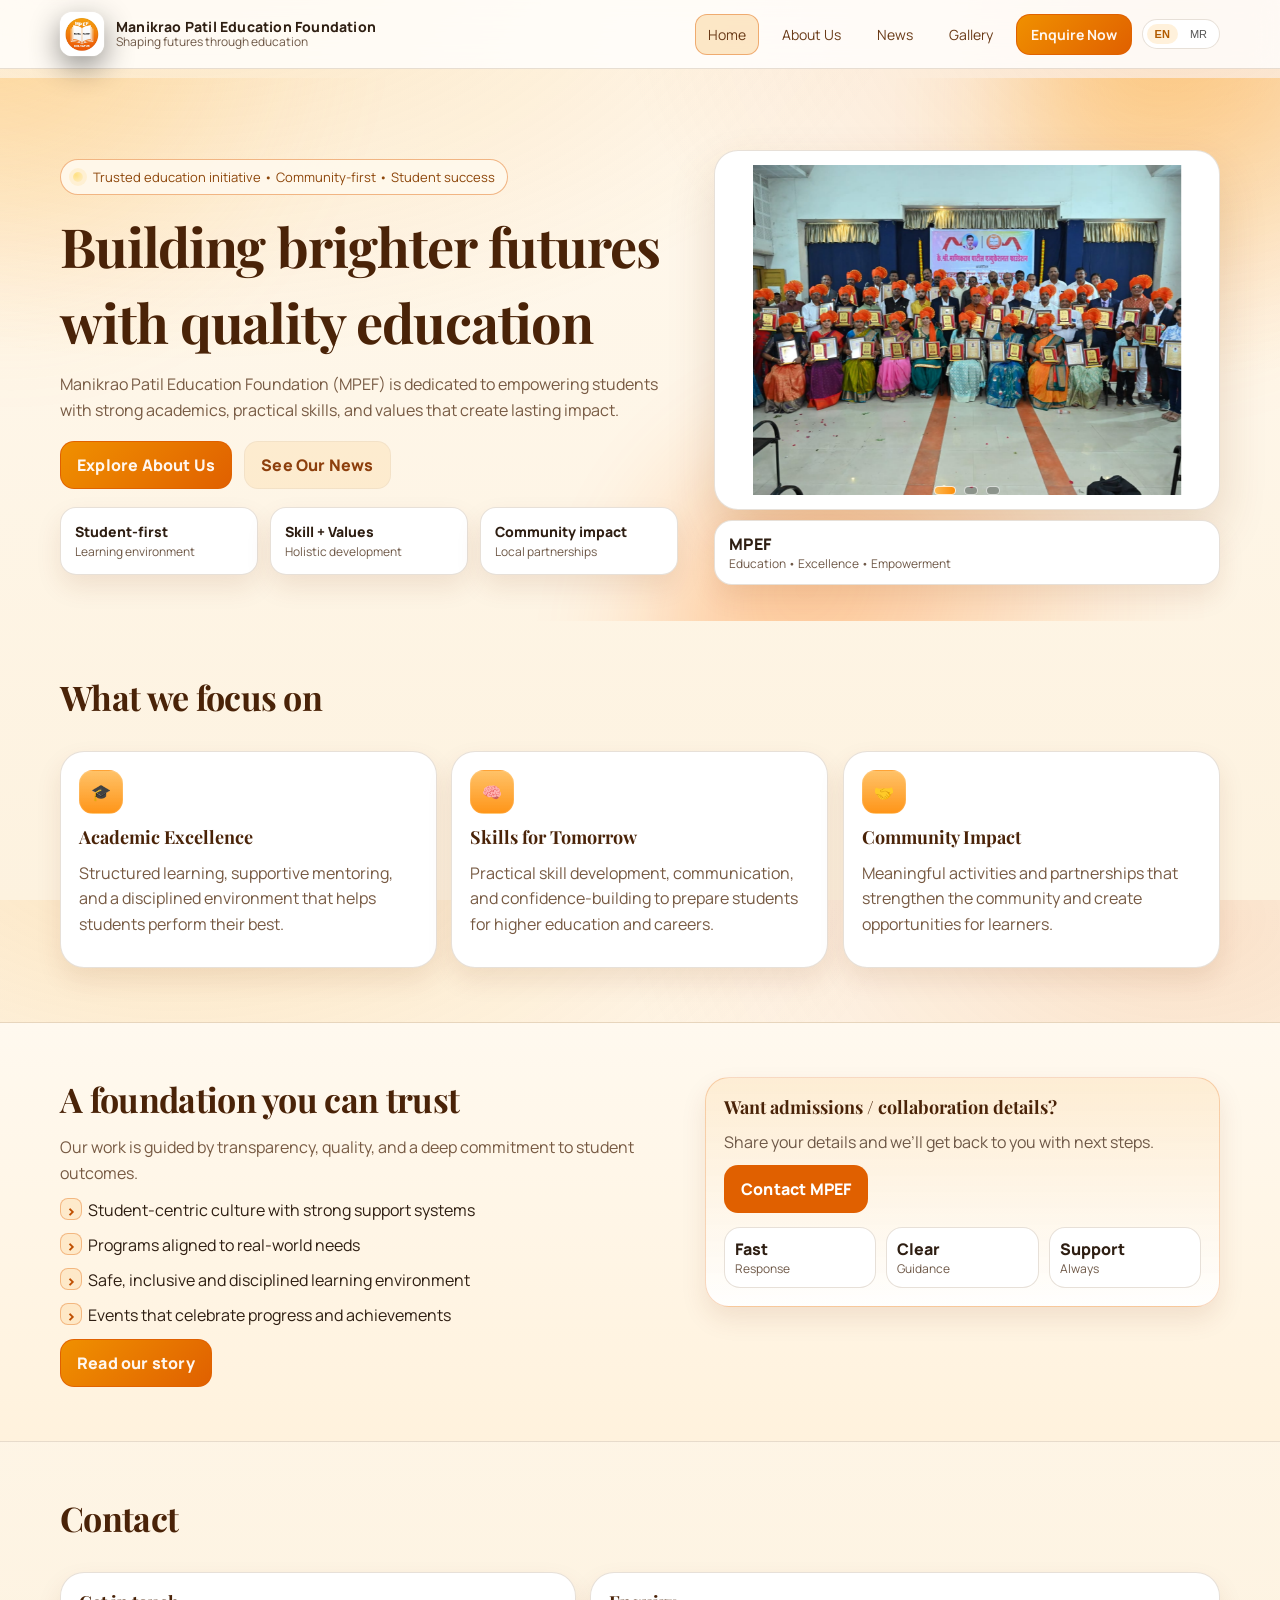
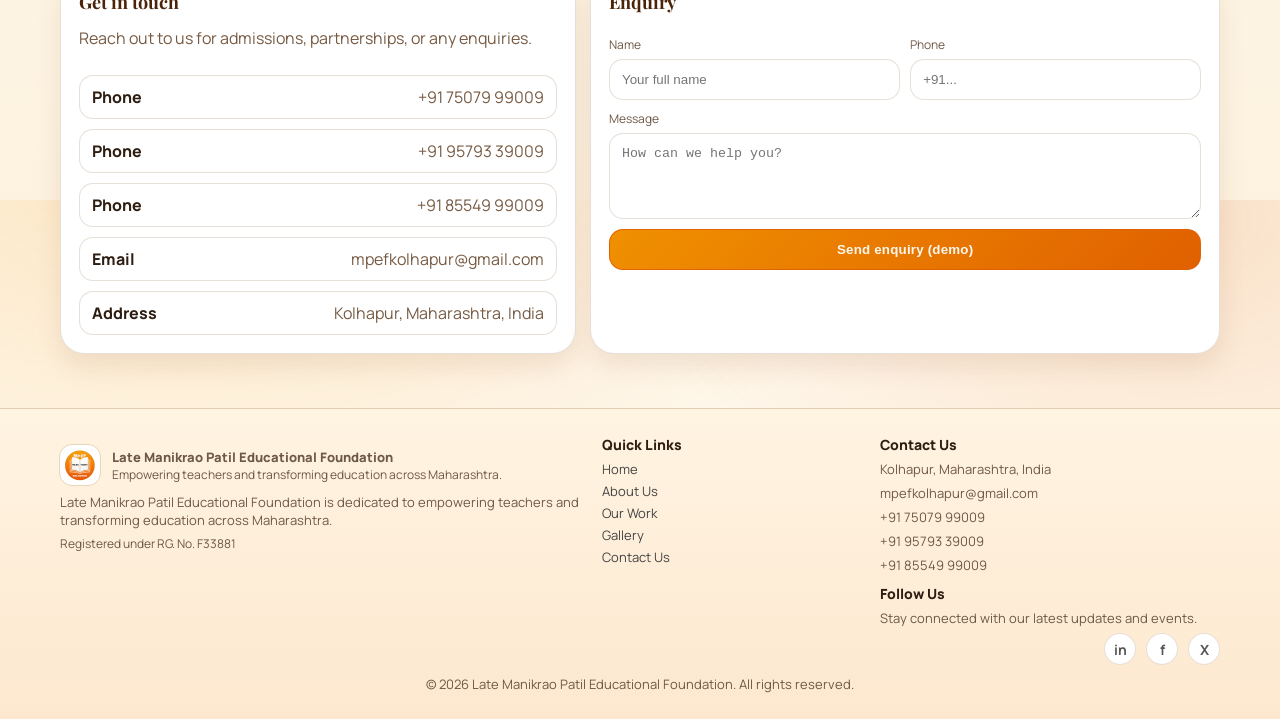
==== commit 066ba234: "Update MPEF website: Marathi translations, chairman section, contact details, Late Manikrao Patil fo" ====
--- a/index.html
+++ b/index.html
@@ -1,4 +1,4 @@
-﻿<!doctype html>
+<!doctype html>
 <html lang="en">
   <head>
     <meta charset="UTF-8" />
@@ -31,9 +31,9 @@
               class="brand-title"
               data-i18n
               data-en="Manikrao Patil Education Foundation"
-              data-mr="à¤®à¤¾à¤£à¤¿à¤•à¤°à¤¾à¤µ à¤ªà¤¾à¤Ÿà¥€à¤² à¤à¤œà¥à¤¯à¥à¤•à¥‡à¤¶à¤¨ à¤«à¤¾à¤‰à¤‚à¤¡à¥‡à¤¶à¤¨"
+              data-mr="कै.श्री. माणिकराव पाटील एज्युकेशनल फौंडेशन"
             >
-              Manikrao Patil Education Foundation
+              कै.श्री. माणिकराव पाटील एज्युकेशनल फौंडेशन
             </div>
             <div
               class="brand-subtitle"
@@ -85,11 +85,11 @@
           >
           <a
             class="nav-link"
-            href="#contact"
+            href="gallery.html"
             data-i18n
-            data-en="Contact"
-            data-mr="संपर्क"
-            >Contact</a
+            data-en="Gallery"
+            data-mr="गॅलरी"
+            >Gallery</a
           >
           <a
             class="nav-cta"
@@ -135,7 +135,7 @@
               class="lead"
               data-i18n
               data-en="Manikrao Patil Education Foundation (MPEF) is dedicated to empowering students with strong academics, practical skills, and values that create lasting impact."
-              data-mr="माणिकराव पाटील एज्युकेशन फाउंडेशन (MPEF) हे विद्यार्थ्यांना भक्कम शैक्षणिक पायाभूत सुविधा, प्रत्यक्ष कौशल्ये आणि मूल्याधिष्ठित संस्कार देऊन सक्षम बनवण्यास कटिबद्ध आहे."
+              data-mr="कै.श्री. माणिकराव पाटील एज्युकेशनल फौंडेशन (MPEF) हे विद्यार्थ्यांना भक्कम शैक्षणिक पायाभूत सुविधा, प्रत्यक्ष कौशल्ये आणि मूल्याधिष्ठित संस्कार देऊन सक्षम बनवण्यास कटिबद्ध आहे."
             >
               Manikrao Patil Education Foundation (MPEF) is dedicated to empowering students with
               strong academics, practical skills, and values that create lasting impact.
@@ -336,25 +336,30 @@
         <div class="container">
           <div class="section-head">
             <h2>Contact</h2>
-            <p class="muted">
-              Update these details with your official phone/email/address anytime.
-            </p>
           </div>
 
           <div class="contact-grid">
             <div class="card">
               <h3>Get in touch</h3>
               <p class="muted">
-                Phone, email, and address are placeholders—replace them with your real details.
+                Reach out to us for admissions, partnerships, or any enquiries.
               </p>
               <div class="contact-lines">
                 <div class="contact-line">
                   <span class="contact-key">Phone</span>
-                  <span class="contact-val">+91 XXXXX XXXXX</span>
+                  <span class="contact-val">+91 75079 99009</span>
+                </div>
+                <div class="contact-line">
+                  <span class="contact-key">Phone</span>
+                  <span class="contact-val">+91 95793 39009</span>
+                </div>
+                <div class="contact-line">
+                  <span class="contact-key">Phone</span>
+                  <span class="contact-val">+91 85549 99009</span>
                 </div>
                 <div class="contact-line">
                   <span class="contact-key">Email</span>
-                  <span class="contact-val">info@mpef.org</span>
+                  <span class="contact-val">mpefkolhapur@gmail.com</span>
                 </div>
                 <div class="contact-line">
                   <span class="contact-key">Address</span>
@@ -396,14 +401,14 @@
           <div class="footer-brand" style="margin-top: 10px">
             <img class="footer-logo" src="images/logo.jpeg" alt="MPEF Logo" />
             <div>
-              <div class="footer-title">K. Manikrao Patil Educational Foundation</div>
+              <div class="footer-title" data-i18n data-en="Late Manikrao Patil Educational Foundation" data-mr="कै.श्री. माणिकराव पाटील एज्युकेशनल फौंडेशन">Late Manikrao Patil Educational Foundation</div>
               <div class="footer-subtitle">
                 Empowering teachers and transforming education across Maharashtra.
               </div>
             </div>
           </div>
-          <p class="footer-text" style="margin-top: 8px">
-            K. Manikrao Patil Educational Foundation is dedicated to empowering teachers and
+          <p class="footer-text" style="margin-top: 8px" data-i18n data-en="Late Manikrao Patil Educational Foundation is dedicated to empowering teachers and transforming education across Maharashtra." data-mr="कै.श्री. माणिकराव पाटील एज्युकेशनल फौंडेशन शिक्षकांना सक्षम करून महाराष्ट्रभर शिक्षणात परिवर्तन घडवण्यासाठी कटिबद्ध आहे.">
+            Late Manikrao Patil Educational Foundation is dedicated to empowering teachers and
             transforming education across Maharashtra.
           </p>
           <p class="footer-reg">Registered under RG. No. F33881</p>
@@ -423,8 +428,10 @@
         <div class="footer-contact">
           <h4 class="footer-heading">Contact Us</h4>
           <p class="footer-text">Kolhapur, Maharashtra, India</p>
-          <p class="footer-text">contact@mpef.org</p>
-          <p class="footer-text">+91 XXXXXXXX</p>
+          <p class="footer-text"><a href="mailto:mpefkolhapur@gmail.com">mpefkolhapur@gmail.com</a></p>
+          <p class="footer-text">+91 75079 99009</p>
+          <p class="footer-text">+91 95793 39009</p>
+          <p class="footer-text">+91 85549 99009</p>
           <h4 class="footer-heading" style="margin-top: 10px">Follow Us</h4>
           <p class="footer-text">Stay connected with our latest updates and events.</p>
           <div class="footer-social">
@@ -435,7 +442,7 @@
         </div>
       </div>
       <div class="container footer-bottom">
-        © 2026 K. Manikrao Patil Educational Foundation. All rights reserved.
+        <span data-i18n data-en="© 2026 Late Manikrao Patil Educational Foundation. All rights reserved." data-mr="© 2026 कै.श्री. माणिकराव पाटील एज्युकेशनल फौंडेशन. सर्व हक्क राखीव.">© 2026 Late Manikrao Patil Educational Foundation. All rights reserved.</span>
       </div>
     </footer>
 
--- a/assets/styles.css
+++ b/assets/styles.css
@@ -267,12 +267,12 @@
 }
 h1 {
   font-size: clamp(34px, 5vw, 54px);
-  line-height: 1.05;
+  line-height: 1.4;
   letter-spacing: -0.02em;
 }
 h2 {
   font-size: clamp(24px, 3vw, 34px);
-  line-height: 1.15;
+  line-height: 1.35;
   letter-spacing: -0.02em;
 }
 h3 {
@@ -539,6 +539,64 @@
   border: 1px solid rgba(255, 152, 0, 0.55);
   color: #b25b00;
   font-weight: 900;
+}
+
+/* Leader photos & Chairman message */
+.leader-photos {
+  display: grid;
+  grid-template-columns: repeat(auto-fit, minmax(200px, 1fr));
+  gap: 24px;
+  justify-content: center;
+  margin-bottom: 32px;
+}
+.leader-photo {
+  margin: 0;
+  text-align: center;
+}
+.leader-photo img {
+  width: 180px;
+  height: 180px;
+  margin: 0 auto 12px;
+  border-radius: 50%;
+  object-fit: cover;
+  border: 4px solid rgba(255, 183, 77, 0.4);
+  box-shadow: var(--shadow2);
+}
+.leader-photo figcaption {
+  font-size: 15px;
+  font-weight: 600;
+  color: var(--text);
+  line-height: 1.4;
+}
+.chairman-title {
+  font-size: 1.5rem;
+  margin-bottom: 24px;
+  text-align: center;
+}
+.chairman-message {
+  max-width: 720px;
+  margin: 0 auto;
+  background: var(--card);
+  border: 1px solid var(--stroke);
+  border-radius: var(--radius2);
+  padding: 28px 32px;
+  box-shadow: var(--shadow2);
+}
+.chairman-message p {
+  font-size: 1rem;
+  line-height: 1.75;
+  color: var(--text);
+  margin: 0 0 16px;
+}
+.chairman-message p:last-child {
+  margin-bottom: 0;
+}
+.chairman-signature {
+  margin-top: 24px !important;
+  padding-top: 20px;
+  border-top: 1px solid var(--stroke);
+  font-style: italic;
+  color: var(--muted) !important;
 }
 
 .callout {
@@ -1461,6 +1519,17 @@
 }
 
 @media (max-width: 640px) {
+  .leader-photos {
+    grid-template-columns: 1fr;
+    gap: 20px;
+  }
+  .leader-photo img {
+    width: 140px;
+    height: 140px;
+  }
+  .chairman-message {
+    padding: 20px 18px;
+  }
   .mosaic-grid {
     grid-template-columns: 1fr;
     grid-auto-rows: 240px;
